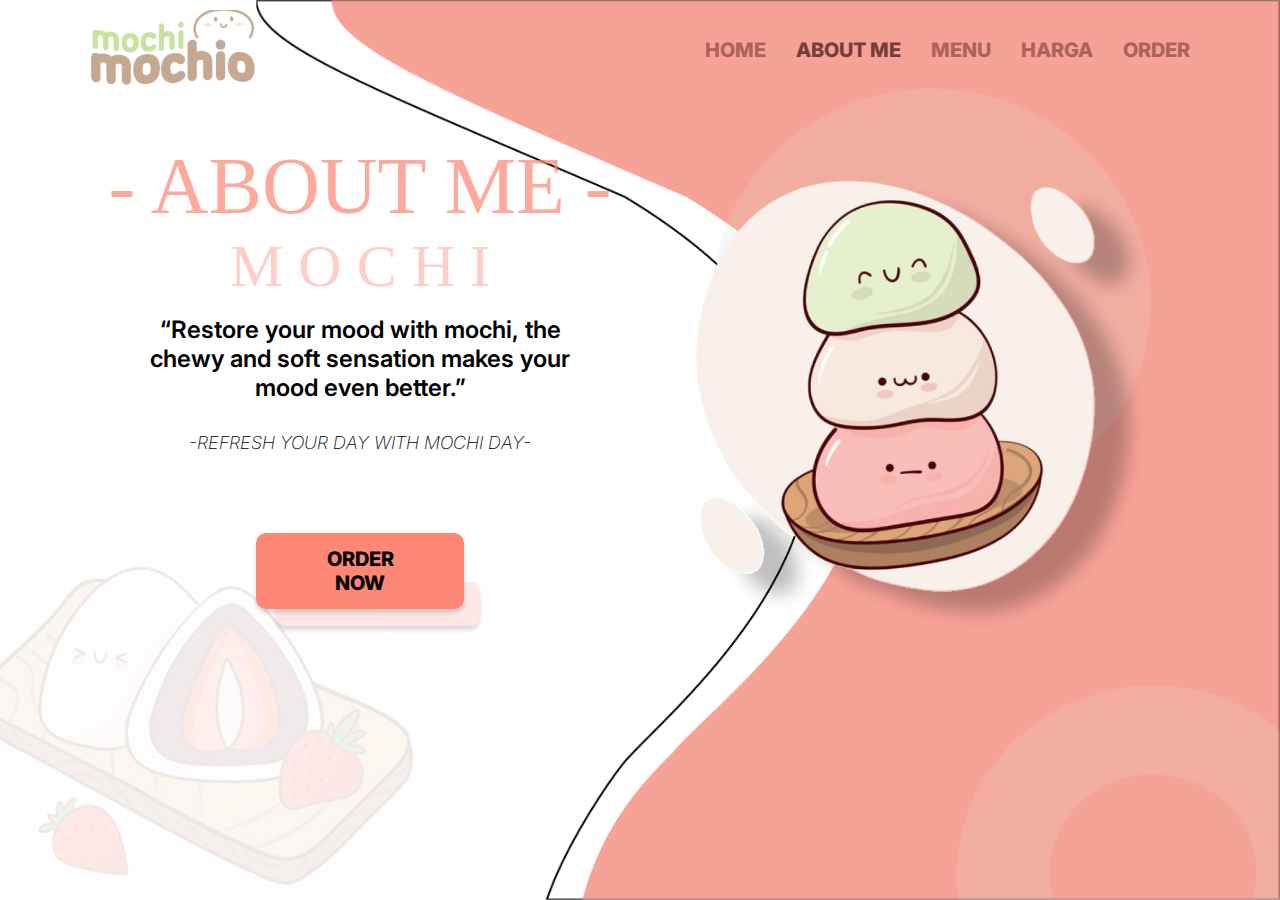
==== about.html @ 1a754d56 "first commit" ====
<!DOCTYPE html>
<html lang="en">

<head>
    <meta charset="UTF-8">
    <meta name="viewport" content="width=device-width, initial-scale=1.0">
    <link rel="stylesheet" href="./aseets/style.css">
    <link rel="icon" href="./aseets/img/hero.png" type="image/x-icon">
    <title>mochi</title>
</head>

<body>
    <nav>
        <div class="navbar">
            <div class="left">
                <img src="./aseets/img/logo.svg" alt="">
            </div>
            <div class="right">
                <label for="hamburger" id="ham">&#9776;</label>
                <input type="checkbox" id="hamburger" />
                <ul>
                    <li><a href="/index.html">HOME</a></li>
                    <li><a href="" class="active">ABOUT ME</a></li>
                    <li><a href="/menu.html">MENU</a></li>
                    <li><a href="/harga.html">HARGA</a></li>
                    <li><a href="/order.html">ORDER</a></li>
                </ul>
            </div>
        </div>
    </nav>

    <div class="container">
        <section class="hero">
            <div class="android-top ">
                <img src="./aseets/img/hero.png" alt="">
            </div>
            <div class="float-left">
                <h1 class="about">- ABOUT ME -</h1>
                <h2>M O C H I</h2>
                <h3>“Restore your mood with mochi, the chewy and soft sensation makes your mood even better.”</h3>
                <h4>-REFRESH YOUR DAY WITH MOCHI DAY-</h4>
                <div class="button">
                    <button class="btn-1"><a href="./thnks.html">ORDER NOW</a></button>
                    <button class="btn-2"></button>
                </div>
                <img class="img-ikon" src="./aseets/img/ikon-2.svg" alt="">
            </div>
            <div class="float-right animation">
                <img src="./aseets/img/hero.png" alt="">
            </div>
        </section>
    </div>

    <script src="./aseets/script.js"></script>
</body>

</html>
---- aseets/style.css ----
@import url('https://fonts.googleapis.com/css2?family=Inter:wght@100;200;300;400;500&family=Irish+Grover&family=JetBrains+Mono:wght@400;500&display=swap');

* {
    padding: 0;
    margin: 0;
}

body {
    background-image: url(./img/bg-hero-01.png);
    background-size: contain;
    background-repeat: no-repeat;
    background-position: right;
    height: 100vh;
}

.navbar .active{
    color: rgb(116, 63, 58);
}

nav .navbar {
    padding: 10px 90px;
    display: flex;
    justify-content: space-between;
    align-items: center;
}

.navbar img {
    width: 180px;
}

.navbar ul {
    display: flex;
    gap: 30px;
    list-style: none;
    font-family: Inter;
}

.navbar ul li a {
    text-decoration: none;
    color: rgba(146, 80, 72, 0.77);
    font-weight: 800;
    font-size: 20px;
}
.navbar ul li a:hover {
    text-decoration: none;
    color: rgb(116, 63, 58);
    font-weight: 800;
    font-size: 20px;
}


.hero {
    display: grid;
    grid-template-columns: 3fr 1fr;
    align-items: center;
    margin-top: 20px;
    padding: 0px 100px;
}

.hero .float-left {
    margin-right: 60px;
    text-align: center;
}

.hero .float-left h1 {
    color: rgba(255, 135, 118, 0.72);
    margin-bottom: 0px;
    text-align: center;
    font-family: Irish Grover;
    font-size: 96px;
    font-style: normal;
    font-weight: 400;
    line-height: normal;
}

.hero .float-left .about{
    font-size: 80px;
}

.hero .float-left h2 {
    margin-top: 0px;
    color: rgba(255, 135, 118, 0.41);
    text-align: center;
    font-family: Irish Grover;
    font-size: 60px;
    font-style: normal;
    font-weight: 500;
    line-height: normal;
}

.hero .float-left h3 {
    margin-top: 14px;
    color: #000;
    padding: 0px 40px;
    text-align: center;
    font-family: Inter;
    font-size: 24px;
    font-style: normal;
    font-weight: 600;
    line-height: normal;
}

.hero .float-left h4 {
    margin-top: 30px;
    margin-bottom: 80px;
    color: #000;
    text-align: center;
    font-family: Inter;
    font-size: 18px;
    font-style: italic;
    font-weight: 200;
    line-height: normal;
}

.button {
    display: flex;
    flex-direction: column;
    margin: auto;
    width: 40%;
}
.hero .float-left .thnks{
    font-size: 76px;
}
.hero .float-left .order-word{
    font-size: 45px;
    margin-top: 10px;
    margin-bottom: 10px;
}
.hero .float-left .btn-1-enjoy{
    font-family: JetBrains Mono;
    color: #FF8776;
}

.hero .float-left .btn-1{
    padding: 14px 45px;
    border-radius: 10px;
    background-color: #FF8776;
    box-shadow: 0px 4px 4px 0px rgba(0, 0, 0, 0.15);
    color: #000;
    font-family: Inter;
    font-size: 20px;
    font-weight: 800;
    border: 0px;
    cursor: pointer;
    z-index: 2;
}
.hero .float-left .btn-1 a{
    text-decoration: none;
    color: #000;
}
.hero .float-left .btn-2{
    margin-top: -27px;
    margin-left: 20px;
    margin-right: -16px;
    padding: 22px 45px;
    border-radius: 10px;
    background-color: rgba(255, 135, 118, 0.20);
    box-shadow: 0px 4px 4px 0px rgba(0, 0, 0, 0.15);
    color: #000;
    font-family: Inter;
    font-size: 20px;
    font-weight: 800;
    border: 0px;
    z-index: 1;
}

.hero .float-left .btn-1:hover{
    background-color: #f89d91;
    color: #353535;
}
.hero .img-ikon{
    width: 450px;
    position: absolute;
    bottom: 0;
    left: 0;
    z-index: -1;
}

.hero .float-right img {
    margin-top: 30px;
    width: 500px;
}
.hero .android-top{
    display: none;
}

#hamburger, #ham {
    display: none;
  }


/* BREAKPOINT HANDPHONE */
/* Tata letak untuk layar berukuran 481px */
@media screen and (max-width: 481px) {
    *{
        margin: 0;
        padding: 0;
    }
    nav .navbar {
        display: flex;
        justify-content: space-between;
        align-items: center;
        background-color: #fff;
        box-shadow: 0px 2px 5px rgba(0, 0, 0, 0.1);
        padding: 10px 30px;
    }

    .navbar .left img {
        width: 100px;
    }

    .navbar .right {
        position: relative;
        width: 100%;
    }

    .navbar .right label {
        display: block;
        text-align: end;
        cursor: pointer;
        font-size: 24px;
    }
    .navbar .checkbox{
        display: none;
    }
    .navbar .right ul {
        margin-top: 100px;
        display: none;
        position: absolute;
        left: 0;
        background-color: #fff;
        box-shadow: 0px 2px 5px rgba(0, 0, 0, 0.1);
        text-align: center;
        width: 100%;
        margin-top: 5px;
    }

    .navbar .right ul li {
        margin: 10px 0;
    }
    .navbar .right ul li:hover {
        background-color: #ececec;
    }
    .navbar .right ul li a:hover {
        color: #5c5c5c;
    }

    .navbar .right ul li a {
        display: block;
        padding: 10px;
        color: #333;
        text-decoration: none;
    }
    .navbar { display: none; }

    #ham {
        display: flex;
        float: right;
    }
    #hamburger:checked ~ ul {
        margin-top: 55px;
        padding-left: -300px;
        display:inline-block;
    }

    body {
        background-image: none;        
        height: 800px;
    }

    .hero .float-left .about{
        margin-bottom: 10px;
        font-size: 60px;
    }
    
    .hero {
        grid-template-columns: 1fr;
        padding: 0 20px;
    }

    .hero .float-left {
        margin-right: 0;
        text-align: center;
    }

    .hero .float-left h1 {
        font-size: 48px;
    }
    .hero .float-left .thnks{
        font-size: 46px;
    }
    .hero .float-left .order-word{
        font-size: 35px;
    }

    .hero .float-left h2 {
        font-size: 36px;
    }

    .hero .float-left h3 {
        font-size: 18px;
        padding: 0 10px;
    }

    .hero .float-left h4 {
        font-size: 14px;
        margin-bottom: 40px;
    }

    .hero .button {
        width: 70%;
        margin: auto;
        margin-bottom: -1000px;
    }

    .hero .float-left .btn-1,
    .hero .float-left .btn-2 {
        padding: 12px 35px;
        font-size: 16px;
    }
    
    .hero .float-right{
        display: none;
    }
    .hero .android-top{
        display: block;
    }

    .hero .android-top img {
        width: 90%;
        margin-top: 20px;
        margin-left: 40px;
        display: block;
        margin-right: auto;
    }

    .hero .img-ikon {
        width: 300px;
        position: absolute;
        z-index: -1;
    }
}
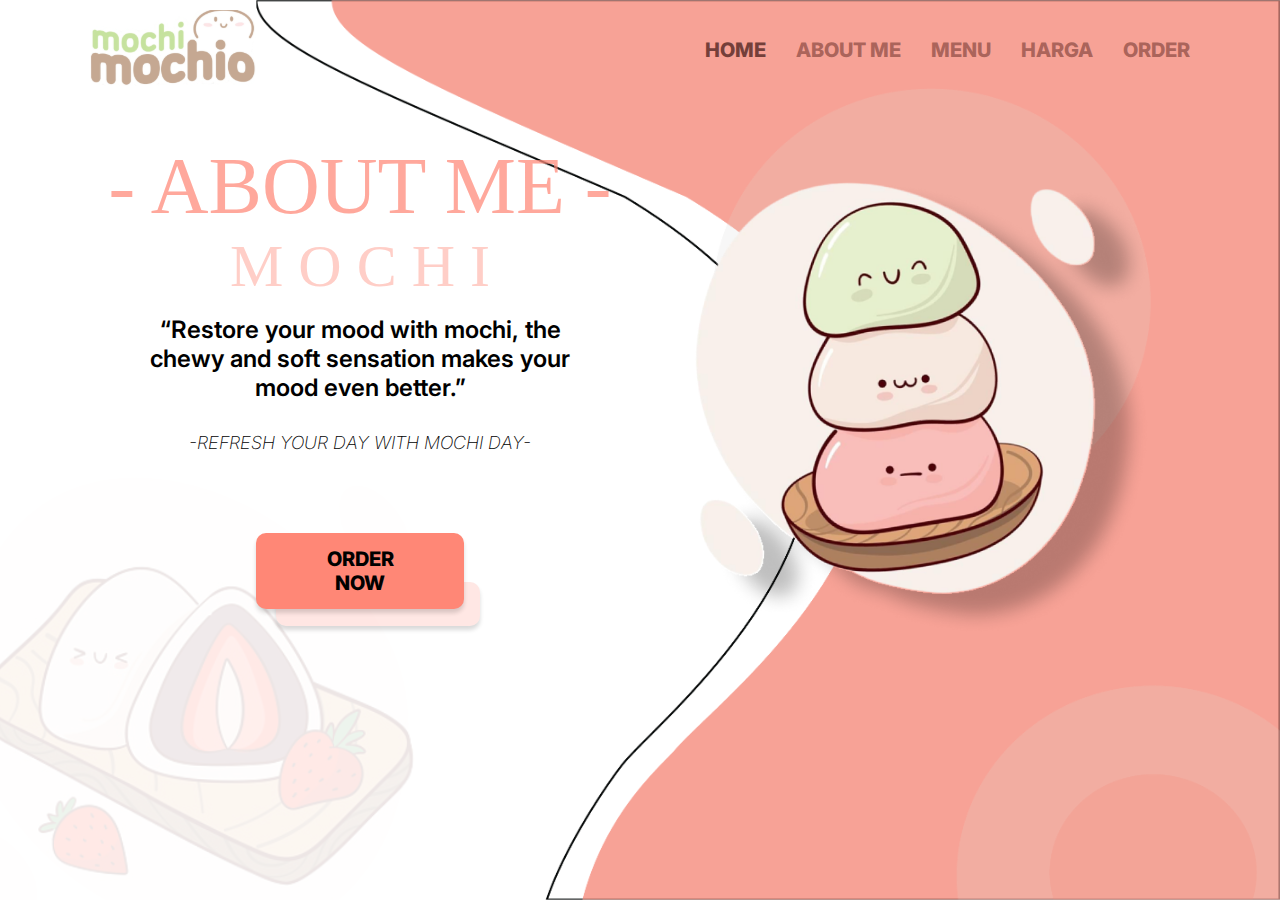
==== commit 81df4a1b: "Update about.html" ====
--- a/about.html
+++ b/about.html
@@ -19,11 +19,11 @@
                 <label for="hamburger" id="ham">&#9776;</label>
                 <input type="checkbox" id="hamburger" />
                 <ul>
-                    <li><a href="/index.html">HOME</a></li>
-                    <li><a href="" class="active">ABOUT ME</a></li>
-                    <li><a href="/menu.html">MENU</a></li>
-                    <li><a href="/harga.html">HARGA</a></li>
-                    <li><a href="/order.html">ORDER</a></li>
+                    <li><a href="/miniproject_dndarhma/index.html"  class="active">HOME</a></li>
+                    <li><a href="/miniproject_dndarhma/about.html">ABOUT ME</a></li>
+                    <li><a href="/miniproject_dndarhma/menu.html">MENU</a></li>
+                    <li><a href="/miniproject_dndarhma/harga.html">HARGA</a></li>
+                    <li><a href="/miniproject_dndarhma/order.html">ORDER</a></li>
                 </ul>
             </div>
         </div>
@@ -54,4 +54,4 @@
     <script src="./aseets/script.js"></script>
 </body>
 
-</html>+</html>
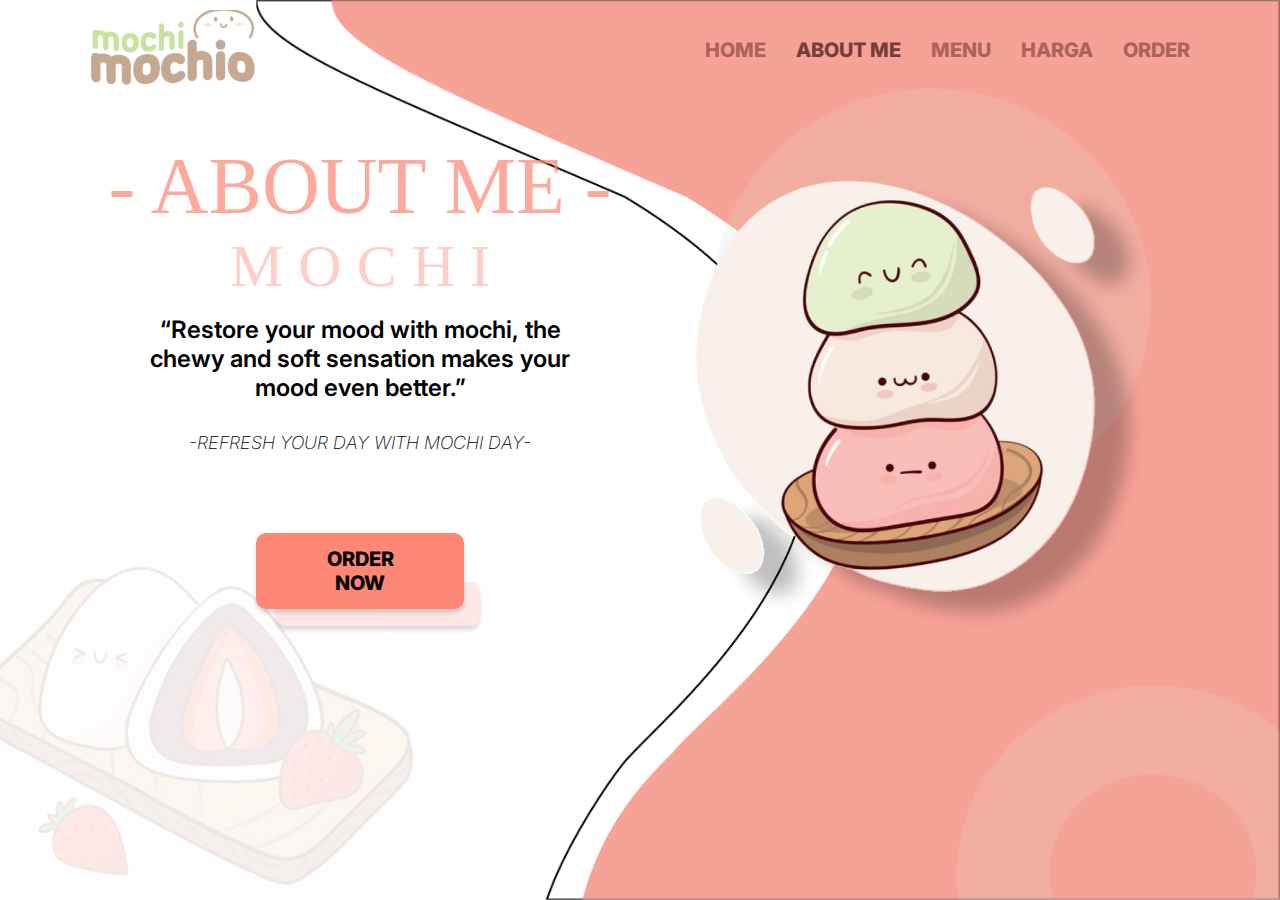
==== commit 790da759: "Update about.html" ====
--- a/about.html
+++ b/about.html
@@ -19,8 +19,8 @@
                 <label for="hamburger" id="ham">&#9776;</label>
                 <input type="checkbox" id="hamburger" />
                 <ul>
-                    <li><a href="/miniproject_dndarhma/index.html"  class="active">HOME</a></li>
-                    <li><a href="/miniproject_dndarhma/about.html">ABOUT ME</a></li>
+                    <li><a href="/miniproject_dndarhma/index.html">HOME</a></li>
+                    <li><a href="/miniproject_dndarhma/about.html" class="active">ABOUT ME</a></li>
                     <li><a href="/miniproject_dndarhma/menu.html">MENU</a></li>
                     <li><a href="/miniproject_dndarhma/harga.html">HARGA</a></li>
                     <li><a href="/miniproject_dndarhma/order.html">ORDER</a></li>
